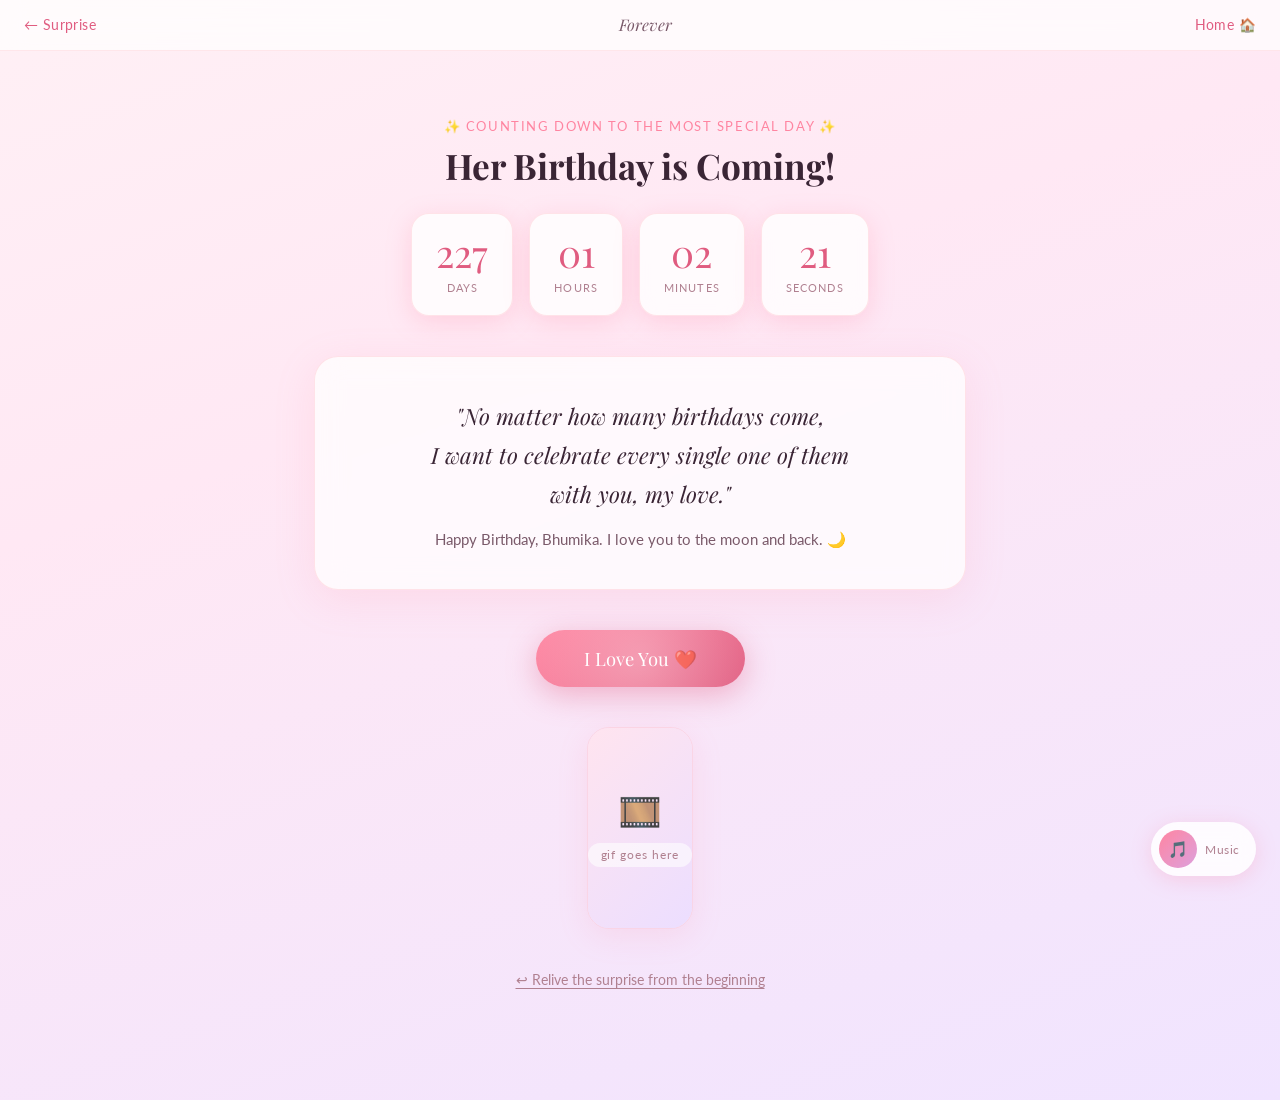
==== final.html @ f468ff37 "Add files via upload" ====
<!DOCTYPE html>
<html lang="en">
<head>
  <meta charset="UTF-8"/>
  <meta name="viewport" content="width=device-width, initial-scale=1.0"/>
  <title>Forever Yours 💕</title>
  <link rel="stylesheet" href="css/style.css"/>
  <link rel="stylesheet" href="css/page5.css"/>
  <link href="https://fonts.googleapis.com/css2?family=Playfair+Display:ital,wght@0,400;0,700;1,400&family=Lato:wght@300;400&family=Dancing+Script:wght@600&display=swap" rel="stylesheet"/>
  <script src="https://cdn.jsdelivr.net/npm/canvas-confetti@1.9.2/dist/confetti.browser.min.js"></script>
</head>
<body class="page5-body">

  <div class="fireworks-container" id="fireworksContainer"></div>

  <!-- Nav -->
  <nav class="top-nav">
    <a href="surprise.html" class="nav-back">← Surprise</a>
    <span class="nav-title">Forever</span>
    <a href="index.html" class="nav-next">Home 🏠</a>
  </nav>

  <div class="final-wrapper">

    <!-- Countdown OR Birthday Message -->
    <div class="countdown-section" id="countdownSection">
      <p class="countdown-pre">✨ Counting down to the most special day ✨</p>
      <h2 class="countdown-title">Her Birthday is Coming!</h2>
      <div class="countdown-grid" id="countdownGrid">
        <div class="count-box"><span id="cd-days">00</span><label>Days</label></div>
        <div class="count-box"><span id="cd-hours">00</span><label>Hours</label></div>
        <div class="count-box"><span id="cd-mins">00</span><label>Minutes</label></div>
        <div class="count-box"><span id="cd-secs">00</span><label>Seconds</label></div>
      </div>
    </div>

    <!-- Birthday message (shown on 21 July) -->
    <div class="bday-section hidden" id="bdaySection">
      <!-- ===== PHOTO SPOT (above the dancing cake emoji) =====
           Just drop images/bday-photo.jpg in the images folder — it shows automatically.
      -->
      <div class="bday-photo-slot" id="bdayPhotoSlot">
        <img src="images/bday-photo.jpg" alt="Us" class="bday-photo"
             onerror="this.style.display='none'; this.nextElementSibling.style.display='flex';" />
        <div class="photo-placeholder" style="display:none;">
          <span class="ph-icon">📸</span>
          <span class="ph-text">photo goes here</span>
        </div>
      </div>
      <div class="bday-emoji">🎂✨🎉</div>
      <h2 class="bday-title">It's Your Special Day Today!</h2>
      <p class="bday-sub">The whole universe is celebrating YOU right now 🌸</p>
    </div>

    <!-- Final romantic message -->
    <div class="final-message-card">
      <p class="final-quote">
        "No matter how many birthdays come,<br/>
        I want to celebrate every single one of them<br/>
        with you, my love."
      </p>
      <p class="final-sub">Happy Birthday, Bhumika. I love you to the moon and back. 🌙</p>
    </div>

    <!-- Love Button -->
    <div class="love-btn-section">
      <button class="love-button" id="loveBtn" onclick="revealLove()">
        <span class="love-btn-text">I Love You ❤️</span>
        <div class="love-btn-glow"></div>
      </button>

      <div class="forever-reveal hidden" id="foreverReveal">
        <div class="forever-text">Forever Yours ❤️</div>
        <div class="forever-emoji">💍🌹✨💕🌸</div>
      </div>
    </div>

    <!-- ===== GIF SPOT (Last Page) =====
         Just drop images/final.gif in the images folder — it shows automatically.
    -->
    <div class="final-gif-slot" id="finalGifSlot">
      <img src="images/final.gif" alt="Forever us" class="final-gif"
           onerror="this.style.display='none'; this.nextElementSibling.style.display='flex';" />
      <div class="gif-placeholder" style="display:none;">
        <span class="gif-ph-icon">🎞️</span>
        <span class="gif-ph-text">gif goes here</span>
      </div>
    </div>

    <!-- Back to start -->
    <div class="restart-section">
      <a href="index.html" class="restart-link">↩ Relive the surprise from the beginning</a>
    </div>

  </div>

  <!-- Music Player -->
  <div class="music-player" id="musicPlayer">
    <audio id="bgMusic" loop>
      <source src="music/birthday-song.mp3" type="audio/mpeg"/>
    </audio>
    <button class="music-btn" id="musicToggle" onclick="toggleMusic()">🎵</button>
    <span class="music-label">Music</span>
  </div>

  <script src="js/script.js"></script>
  <script>
    // ===== BIRTHDAY DATE: Change month/day if needed =====
    // Month is 0-indexed: June=5, July=6
    const BIRTHDAY_MONTH = 6; // July
    const BIRTHDAY_DAY = 21;
    // =====================================================

    function updateCountdown() {
      const now = new Date();
      const year = now.getFullYear();
      let bday = new Date(year, BIRTHDAY_MONTH, BIRTHDAY_DAY, 0, 0, 0);
      if (now > bday) bday = new Date(year + 1, BIRTHDAY_MONTH, BIRTHDAY_DAY, 0, 0, 0);

      // Check if today IS birthday
      const isToday = now.getMonth() === BIRTHDAY_MONTH && now.getDate() === BIRTHDAY_DAY;
      if (isToday) {
        document.getElementById('countdownSection').classList.add('hidden');
        document.getElementById('bdaySection').classList.remove('hidden');
        launchFireworks();
        return;
      }

      const diff = bday - now;
      const days = Math.floor(diff / (1000*60*60*24));
      const hours = Math.floor((diff % (1000*60*60*24)) / (1000*60*60));
      const mins = Math.floor((diff % (1000*60*60)) / (1000*60));
      const secs = Math.floor((diff % (1000*60)) / 1000);

      document.getElementById('cd-days').textContent = String(days).padStart(2,'0');
      document.getElementById('cd-hours').textContent = String(hours).padStart(2,'0');
      document.getElementById('cd-mins').textContent = String(mins).padStart(2,'0');
      document.getElementById('cd-secs').textContent = String(secs).padStart(2,'0');
    }

    updateCountdown();
    setInterval(updateCountdown, 1000);

    function revealLove() {
      const btn = document.getElementById('loveBtn');
      const reveal = document.getElementById('foreverReveal');
      btn.classList.add('btn-clicked');
      reveal.classList.remove('hidden');
      reveal.classList.add('reveal-animate');
      launchFireworks();
    }

    function launchFireworks() {
      const colors = ['#ffb6c1','#ff69b4','#ffd700','#ff85a1','#dda0dd','#e6e6fa'];
      const duration = 4000;
      const end = Date.now() + duration;
      (function frame() {
        confetti({ particleCount: 4, angle: 60, spread: 55, origin: { x: 0 }, colors });
        confetti({ particleCount: 4, angle: 120, spread: 55, origin: { x: 1 }, colors });
        if (Date.now() < end) requestAnimationFrame(frame);
      })();
    }
  </script>
</body>
</html>
---- css/style.css ----
/* ============================================================
   style.css — Global Shared Styles
   Birthday Surprise Website for Bhumika 💕
   ============================================================ */

/* ---- CSS Variables (change colors here if you want) ---- */
:root {
  --pink:        #ff85a1;
  --pink-light:  #ffb6c1;
  --pink-deep:   #e05c80;
  --lavender:    #dda0dd;
  --lavender-light: #e6e6fa;
  --white:       #fff;
  --cream:       #fff5f8;
  --text-dark:   #3a2535;
  --text-mid:    #7a5a6a;
  --text-light:  #b08090;
  --shadow:      rgba(255, 133, 161, 0.25);
  --shadow-deep: rgba(220, 80, 120, 0.18);
  --border-rad:  20px;
  --transition:  0.35s cubic-bezier(.4,0,.2,1);
}

/* ---- Reset ---- */
*, *::before, *::after { box-sizing: border-box; margin: 0; padding: 0; }

html { scroll-behavior: smooth; }

body {
  font-family: 'Lato', sans-serif;
  color: var(--text-dark);
  min-height: 100vh;
  overflow-x: hidden;
}

a { text-decoration: none; color: inherit; }

img { max-width: 100%; height: auto; display: block; }

/* ---- Top Navigation ---- */
.top-nav {
  position: fixed;
  top: 0; left: 0; right: 0;
  z-index: 100;
  display: flex;
  align-items: center;
  justify-content: space-between;
  padding: 0.9rem 1.5rem;
  background: rgba(255,255,255,0.72);
  backdrop-filter: blur(12px);
  border-bottom: 1px solid rgba(255, 182, 193, 0.3);
}

.nav-back, .nav-next {
  font-size: 0.85rem;
  font-weight: 400;
  color: var(--pink-deep);
  letter-spacing: 0.03em;
  transition: opacity var(--transition);
}
.nav-back:hover, .nav-next:hover { opacity: 0.7; }

.nav-title {
  font-family: 'Playfair Display', serif;
  font-size: 1rem;
  color: var(--text-mid);
  font-style: italic;
}

/* ---- CTA Button ---- */
.cta-button {
  display: inline-flex;
  align-items: center;
  gap: 0.5rem;
  padding: 0.85rem 2.2rem;
  background: linear-gradient(135deg, var(--pink), var(--pink-deep));
  color: #fff;
  border-radius: 50px;
  font-size: 1rem;
  font-weight: 400;
  letter-spacing: 0.04em;
  box-shadow: 0 6px 24px var(--shadow);
  transition: transform var(--transition), box-shadow var(--transition);
  cursor: pointer;
  border: none;
}
.cta-button:hover {
  transform: translateY(-3px) scale(1.03);
  box-shadow: 0 10px 32px var(--shadow-deep);
}
.cta-button:active { transform: scale(0.97); }

/* ---- Music Player ---- */
.music-player {
  position: fixed;
  bottom: 1.5rem;
  right: 1.5rem;
  z-index: 200;
  display: flex;
  align-items: center;
  gap: 0.5rem;
  background: rgba(255,255,255,0.85);
  backdrop-filter: blur(10px);
  border-radius: 50px;
  padding: 0.5rem 1rem 0.5rem 0.5rem;
  box-shadow: 0 4px 20px var(--shadow);
}

.music-btn {
  width: 38px; height: 38px;
  border-radius: 50%;
  border: none;
  background: linear-gradient(135deg, var(--pink), var(--lavender));
  font-size: 1rem;
  cursor: pointer;
  display: flex; align-items: center; justify-content: center;
  transition: transform var(--transition);
}
.music-btn:hover { transform: scale(1.1); }
.music-btn.playing::after { content: '⏸'; position: absolute; }

.music-label {
  font-size: 0.75rem;
  color: var(--text-light);
  letter-spacing: 0.05em;
}

/* ---- Hidden / Visibility ---- */
.hidden { display: none !important; }
.fade-out { opacity: 0; transition: opacity 0.6s ease; }
.fade-in { animation: fadeIn 0.8s ease forwards; }

/* ---- Shared Section Headings ---- */
.section-header { text-align: center; margin-bottom: 2.5rem; }

.section-pre {
  font-size: 0.85rem;
  color: var(--pink);
  letter-spacing: 0.12em;
  text-transform: uppercase;
  margin-bottom: 0.5rem;
}

.section-title {
  font-family: 'Playfair Display', serif;
  font-size: clamp(1.8rem, 4vw, 2.8rem);
  color: var(--text-dark);
  margin-bottom: 0.6rem;
}

.section-sub {
  color: var(--text-light);
  font-size: 1rem;
  font-style: italic;
}

/* ---- Animations ---- */
@keyframes fadeIn {
  from { opacity: 0; transform: translateY(20px); }
  to   { opacity: 1; transform: translateY(0); }
}

@keyframes float {
  0%, 100% { transform: translateY(0); }
  50%       { transform: translateY(-14px); }
}

@keyframes floatUp {
  0%   { transform: translateY(100vh) rotate(0deg); opacity: 1; }
  100% { transform: translateY(-20vh) rotate(360deg); opacity: 0; }
}

@keyframes pulse {
  0%, 100% { transform: scale(1); }
  50%       { transform: scale(1.08); }
}

@keyframes shimmer {
  0%   { background-position: -200% center; }
  100% { background-position:  200% center; }
}

/* ---- Responsive ---- */
@media (max-width: 600px) {
  .top-nav { padding: 0.7rem 1rem; }
  .music-player { bottom: 1rem; right: 1rem; }
}
---- css/page5.css ----
/* ============================================================
   page5.css — Final / Forever Page Styles
   ============================================================ */

.page5-body {
  background: linear-gradient(160deg, #fff0f5 0%, #ffe8f4 35%, #f0e4ff 100%);
  min-height: 100vh;
  padding-top: 70px;
}

.fireworks-container {
  position: fixed;
  inset: 0;
  pointer-events: none;
  z-index: 0;
}

/* ---- Wrapper ---- */
.final-wrapper {
  max-width: 700px;
  margin: 0 auto;
  padding: 3rem 1.5rem 6rem;
  text-align: center;
  position: relative;
  z-index: 1;
  display: flex;
  flex-direction: column;
  gap: 2.5rem;
}

/* ---- Countdown ---- */
.countdown-pre {
  font-size: 0.82rem;
  color: var(--pink);
  letter-spacing: 0.12em;
  text-transform: uppercase;
  margin-bottom: 0.5rem;
}

.countdown-title {
  font-family: 'Playfair Display', serif;
  font-size: clamp(1.6rem, 4vw, 2.2rem);
  color: var(--text-dark);
  margin-bottom: 1.5rem;
}

.countdown-grid {
  display: flex;
  gap: 1rem;
  justify-content: center;
  flex-wrap: wrap;
}

.count-box {
  background: rgba(255,255,255,0.8);
  backdrop-filter: blur(12px);
  border: 1.5px solid rgba(255, 182, 193, 0.35);
  border-radius: 18px;
  padding: 1.2rem 1.5rem;
  min-width: 90px;
  box-shadow: 0 6px 24px var(--shadow);
}

.count-box span {
  display: block;
  font-family: 'Playfair Display', serif;
  font-size: 2.4rem;
  color: var(--pink-deep);
  line-height: 1;
  margin-bottom: 0.3rem;
}

.count-box label {
  font-size: 0.7rem;
  color: var(--text-light);
  letter-spacing: 0.1em;
  text-transform: uppercase;
}

/* ---- Birthday Section ---- */
.bday-photo-slot {
  max-width: 280px;
  margin: 0 auto 1.2rem;
  border-radius: 22px;
  overflow: hidden;
  box-shadow: 0 8px 30px rgba(255, 133, 161, 0.15);
  border: 1.5px solid rgba(255, 182, 193, 0.35);
}

.bday-photo {
  width: 100%;
  display: block;
}

.bday-photo-slot .photo-placeholder {
  width: 100%;
  height: 180px;
  display: flex;
  flex-direction: column;
  align-items: center;
  justify-content: center;
  gap: 0.6rem;
  background: linear-gradient(135deg, #ffe4ef, #ecdeff);
}

.bday-photo-slot .ph-icon { font-size: 2.2rem; }
.bday-photo-slot .ph-text {
  font-size: 0.78rem;
  color: var(--text-light);
  letter-spacing: 0.08em;
  background: rgba(255,255,255,0.6);
  padding: 0.3rem 0.8rem;
  border-radius: 50px;
}

.bday-emoji {
  font-size: 3rem;
  margin-bottom: 0.8rem;
  animation: float 2s ease-in-out infinite;
}

.bday-title {
  font-family: 'Playfair Display', serif;
  font-size: clamp(1.8rem, 5vw, 2.8rem);
  color: var(--text-dark);
  margin-bottom: 0.6rem;
}

.bday-sub {
  color: var(--text-mid);
  font-style: italic;
  font-size: 1rem;
}

/* ---- Final Message Card ---- */
.final-message-card {
  background: rgba(255,255,255,0.75);
  backdrop-filter: blur(14px);
  border: 1.5px solid rgba(255, 182, 193, 0.35);
  border-radius: 24px;
  padding: 2.5rem 2rem;
  box-shadow: 0 10px 40px rgba(255, 133, 161, 0.15);
}

.final-quote {
  font-family: 'Playfair Display', serif;
  font-size: clamp(1.1rem, 3vw, 1.4rem);
  line-height: 1.75;
  color: var(--text-dark);
  font-style: italic;
  margin-bottom: 1rem;
}

.final-sub {
  font-size: 0.95rem;
  color: var(--text-mid);
}

/* ---- Love Button ---- */
.love-btn-section {
  display: flex;
  flex-direction: column;
  align-items: center;
  gap: 1.5rem;
}

.love-button {
  position: relative;
  padding: 1rem 3rem;
  background: linear-gradient(135deg, #ff85a1, #e05c80);
  color: white;
  border: none;
  border-radius: 50px;
  font-size: 1.15rem;
  font-family: 'Playfair Display', serif;
  cursor: pointer;
  overflow: hidden;
  box-shadow: 0 8px 30px rgba(224, 92, 128, 0.4);
  transition: transform 0.3s ease, box-shadow 0.3s ease;
}

.love-button:hover {
  transform: scale(1.06) translateY(-2px);
  box-shadow: 0 12px 40px rgba(224, 92, 128, 0.5);
}

.love-btn-glow {
  position: absolute;
  top: -50%; left: -50%;
  width: 200%; height: 200%;
  background: radial-gradient(circle, rgba(255,255,255,0.3) 0%, transparent 60%);
  animation: pulse 2s ease-in-out infinite;
}

.love-button.btn-clicked {
  animation: pulse 0.4s ease;
}

/* ---- Forever Reveal ---- */
.forever-reveal {
  animation: fadeIn 0.8s ease forwards;
}

.forever-text {
  font-family: 'Dancing Script', cursive;
  font-size: clamp(2rem, 7vw, 3.5rem);
  color: var(--pink-deep);
  margin-bottom: 0.5rem;
}

.forever-emoji {
  font-size: 1.8rem;
  letter-spacing: 0.2em;
  animation: float 3s ease-in-out infinite;
}

/* ---- Restart ---- */
.restart-section { padding-bottom: 1rem; }

/* ---- GIF Slot ---- */
.final-gif-slot {
  max-width: 320px;
  margin: 0 auto;
  border-radius: 22px;
  overflow: hidden;
  box-shadow: 0 8px 30px rgba(255, 133, 161, 0.15);
  border: 1.5px solid rgba(255, 182, 193, 0.35);
}

.final-gif {
  width: 100%;
  display: block;
}

.final-gif-slot .gif-placeholder {
  width: 100%;
  height: 200px;
  display: flex;
  flex-direction: column;
  align-items: center;
  justify-content: center;
  gap: 0.6rem;
  background: linear-gradient(135deg, #ffe4ef, #ecdeff);
}

.final-gif-slot .gif-ph-icon { font-size: 2.2rem; }
.final-gif-slot .gif-ph-text {
  font-size: 0.78rem;
  color: var(--text-light);
  letter-spacing: 0.08em;
  background: rgba(255,255,255,0.6);
  padding: 0.3rem 0.8rem;
  border-radius: 50px;
}

.restart-link {
  font-size: 0.85rem;
  color: var(--text-light);
  text-decoration: underline;
  text-underline-offset: 3px;
  transition: color 0.2s;
}
.restart-link:hover { color: var(--pink); }

@media (max-width: 480px) {
  .count-box { min-width: 72px; padding: 1rem; }
  .count-box span { font-size: 1.8rem; }
}
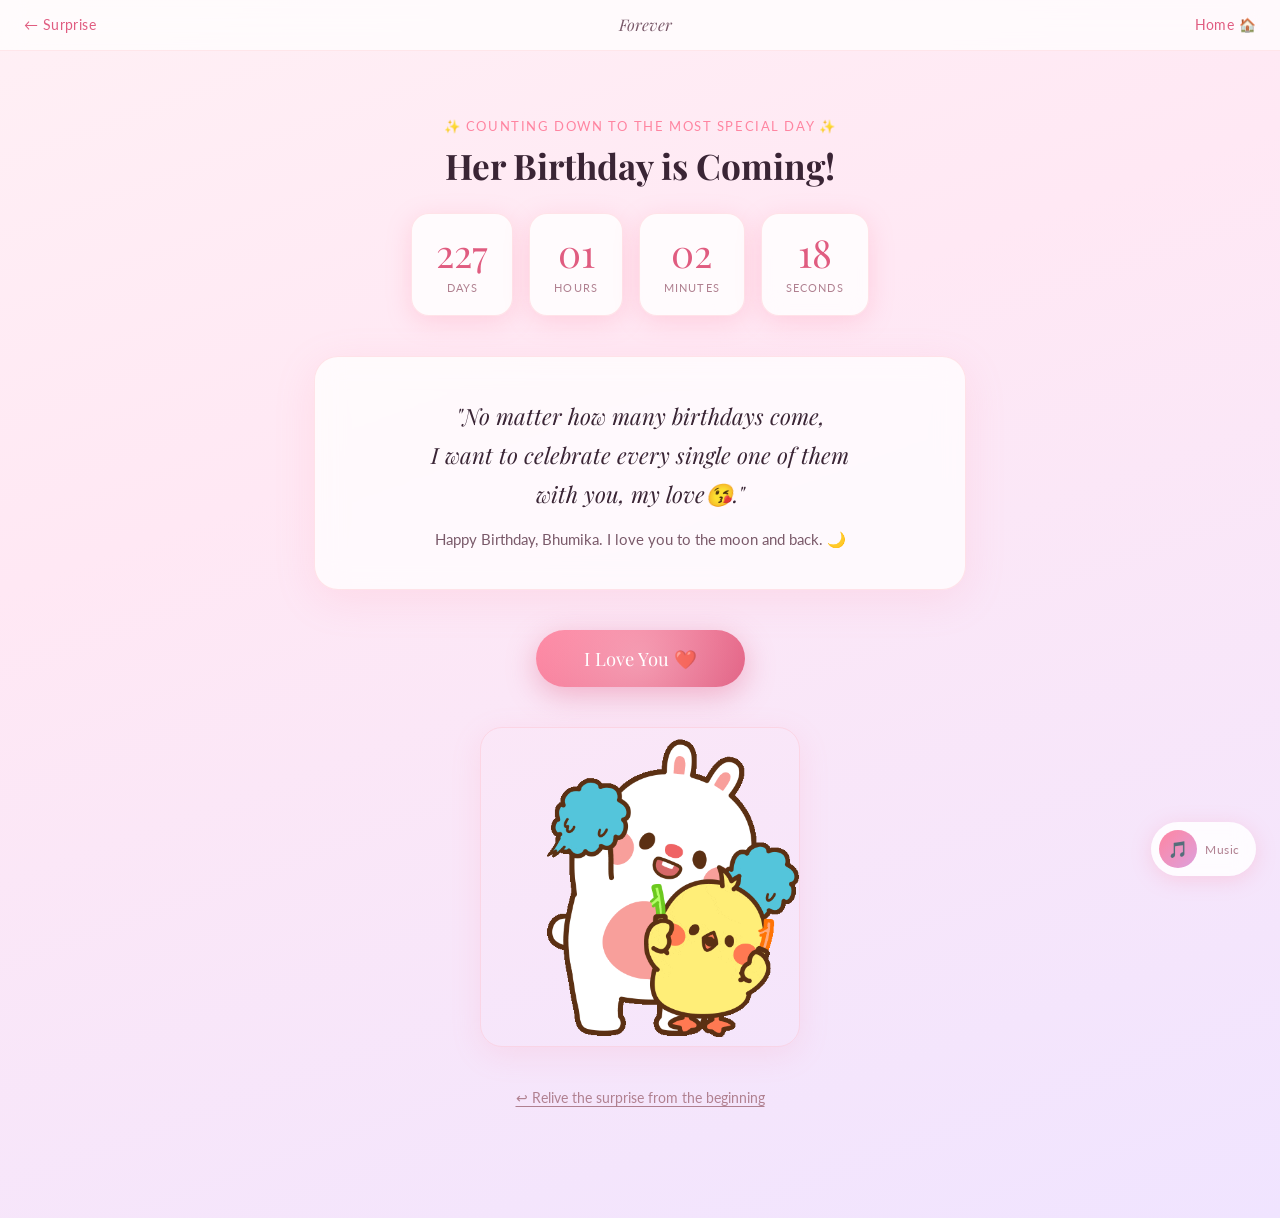
==== commit 7d82d997: "final.html" ====
--- a/final.html
+++ b/final.html
@@ -57,7 +57,7 @@
       <p class="final-quote">
         "No matter how many birthdays come,<br/>
         I want to celebrate every single one of them<br/>
-        with you, my love."
+        with you, my love😘."
       </p>
       <p class="final-sub">Happy Birthday, Bhumika. I love you to the moon and back. 🌙</p>
     </div>
